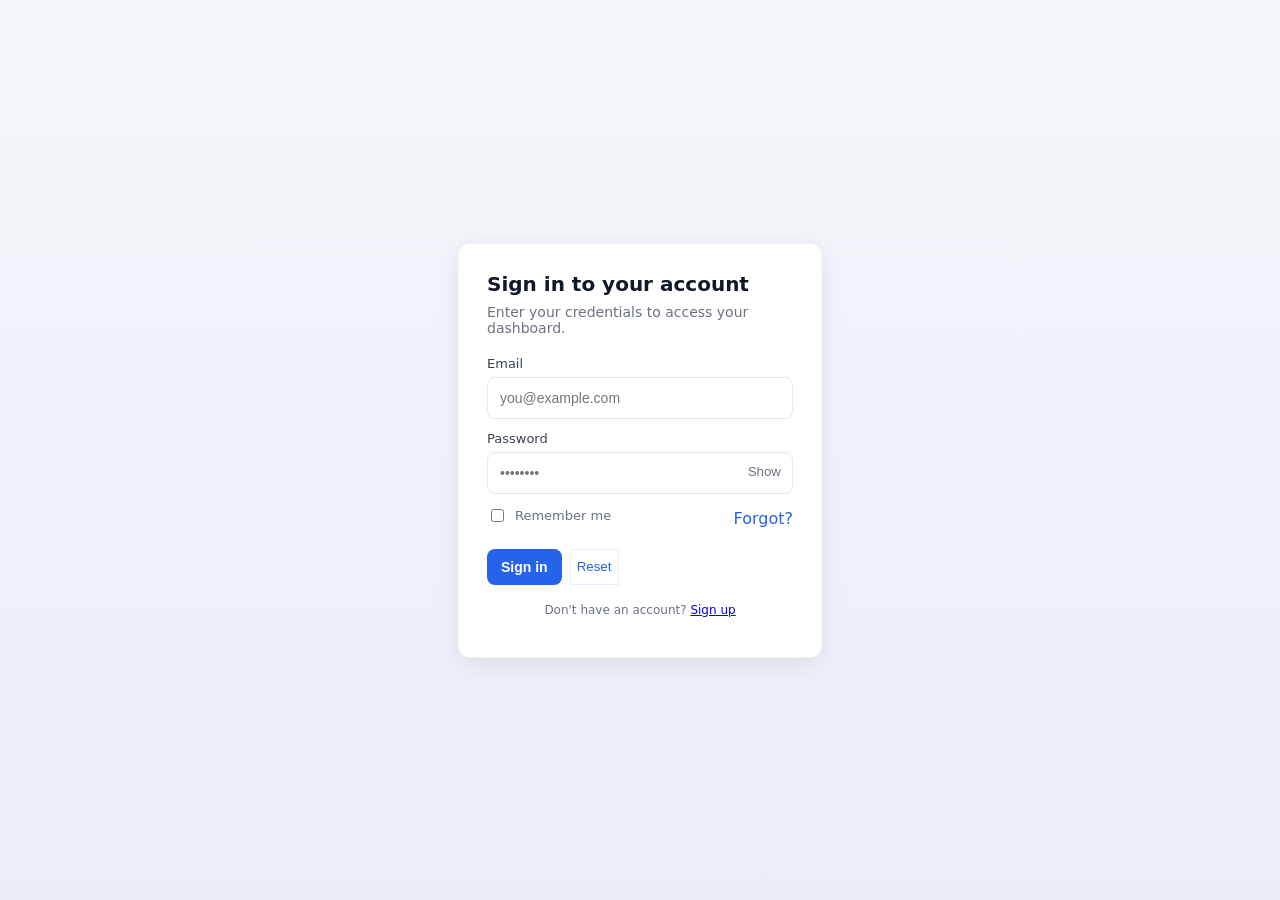
==== login.html @ 993d76c1 "first commit" ====
<!doctype html>
<html lang="en">

<head>
    <meta charset="utf-8" />
    <meta name="viewport" content="width=device-width,initial-scale=1" />
    <title>Login</title>
    <style>
        :root {
            --bg: #f4f7fb;
            --card: #ffffff;
            --accent: #2563eb;
            --muted: #6b7280;
        }

        * {
            box-sizing: border-box
        }

        html,
        body {
            height: 100%
        }

        body {
            margin: 0;
            display: flex;
            align-items: center;
            justify-content: center;
            background: linear-gradient(180deg, var(--bg), #e9eef8);
            font-family: Inter, system-ui, Segoe UI, Arial, sans-serif;
            color: #111827;
        }

        .container {
            width: 100%;
            max-width: 420px;
            padding: 28px;
        }

        .card {
            background: var(--card);
            border-radius: 12px;
            box-shadow: 0 6px 24px rgba(16, 24, 40, 0.08);
            padding: 28px;
            border: 1px solid rgba(15, 23, 42, 0.04);
        }

        h1 {
            margin: 0 0 8px;
            font-size: 20px;
        }

        p.lead {
            margin: 0 0 20px;
            color: var(--muted);
            font-size: 14px;
        }

        form {
            display: grid;
            gap: 12px
        }

        label {
            font-size: 13px;
            margin-bottom: 6px;
            display: block;
            color: #374151;
        }

        input[type="text"],
        input[type="email"],
        input[type="password"] {
            width: 100%;
            padding: 12px 12px;
            border-radius: 8px;
            border: 1px solid #e6e9ef;
            background: #fff;
            font-size: 14px;
            outline: none;
            transition: box-shadow .12s, border-color .12s;
        }

        input:focus {
            box-shadow: 0 0 0 4px rgba(37, 99, 235, 0.08);
            border-color: var(--accent)
        }

        .row {
            display: flex;
            align-items: center;
            justify-content: space-between
        }

        .actions {
            display: flex;
            gap: 8px;
            align-items: center
        }

        .checkbox {
            display: flex;
            align-items: center;
            gap: 8px;
            font-size: 13px;
            color: var(--muted)
        }

        button[type="submit"] {
            background: var(--accent);
            color: #fff;
            border: 0;
            padding: 10px 14px;
            border-radius: 8px;
            cursor: pointer;
            font-weight: 600;
            font-size: 14px;
        }

        .ghost {
            background: transparent;
            color: var(--accent);
            border: 1px solid rgba(37, 99, 235, 0.12)
        }

        .links {
            font-size: 13px;
            color: var(--muted)
        }

        .forgot {
            color: var(--accent);
            text-decoration: none;
            font-weight: 500
        }

        .hint {
            font-size: 12px;
            color: var(--muted);
            margin-top: 6px;
            text-align: center
        }

        @media (max-width:420px) {
            .container {
                padding: 18px
            }

            .card {
                padding: 20px
            }
        }
    </style>
</head>

<body>
    <div class="container">
        <div class="card" role="main" aria-labelledby="pageTitle">
            <h1 id="pageTitle">Sign in to your account</h1>
            <p class="lead">Enter your credentials to access your dashboard.</p>

            <form id="loginForm" autocomplete="on" novalidate>
                <div>
                    <label for="email">Email</label>
                    <input id="email" name="email" type="email" placeholder="you@example.com" required>
                </div>

                <div>
                    <label for="password">Password</label>
                    <div style="position:relative;">
                        <input id="password" name="password" type="password" placeholder="••••••••" required
                            aria-describedby="togglePwd">
                        <button type="button" id="togglePwd" title="Show password"
                            style="position:absolute;right:6px;top:6px;padding:6px;border-radius:6px;border:0;background:transparent;cursor:pointer;color:var(--muted)">Show</button>
                    </div>
                </div>

                <div class="row">
                    <label class="checkbox"><input type="checkbox" name="remember"> Remember me</label>
                    <a class="forgot" href="#" onclick="event.preventDefault()">Forgot?</a>
                </div>

                <div style="display:flex;gap:8px;margin-top:6px">
                    <button type="submit">Sign in</button>
                    <button type="button" class="ghost"
                        onclick="document.getElementById('loginForm').reset()">Reset</button>
                </div>

                <p class="hint">Don't have an account? <a href="#" onclick="event.preventDefault()">Sign up</a></p>
            </form>
        </div>
    </div>

    <script>
        // Small UX: toggle password visibility and simple validation placeholder
        (function () {
            const pwd = document.getElementById('password');
            const btn = document.getElementById('togglePwd');
            btn.addEventListener('click', function () {
                const isPwd = pwd.type === 'password';
                pwd.type = isPwd ? 'text' : 'password';
                btn.textContent = isPwd ? 'Hide' : 'Show';
                btn.title = isPwd ? 'Hide password' : 'Show password';
            });

            const form = document.getElementById('loginForm');
            form.addEventListener('submit', function (e) {
                if (!form.checkValidity()) {
                    e.preventDefault();
                    form.reportValidity();
                    return;
                }
                e.preventDefault();
                // Replace this with real submit logic
                alert('Submitted: ' + document.getElementById('email').value);
            });
        })();
    </script>
</body>

</html>
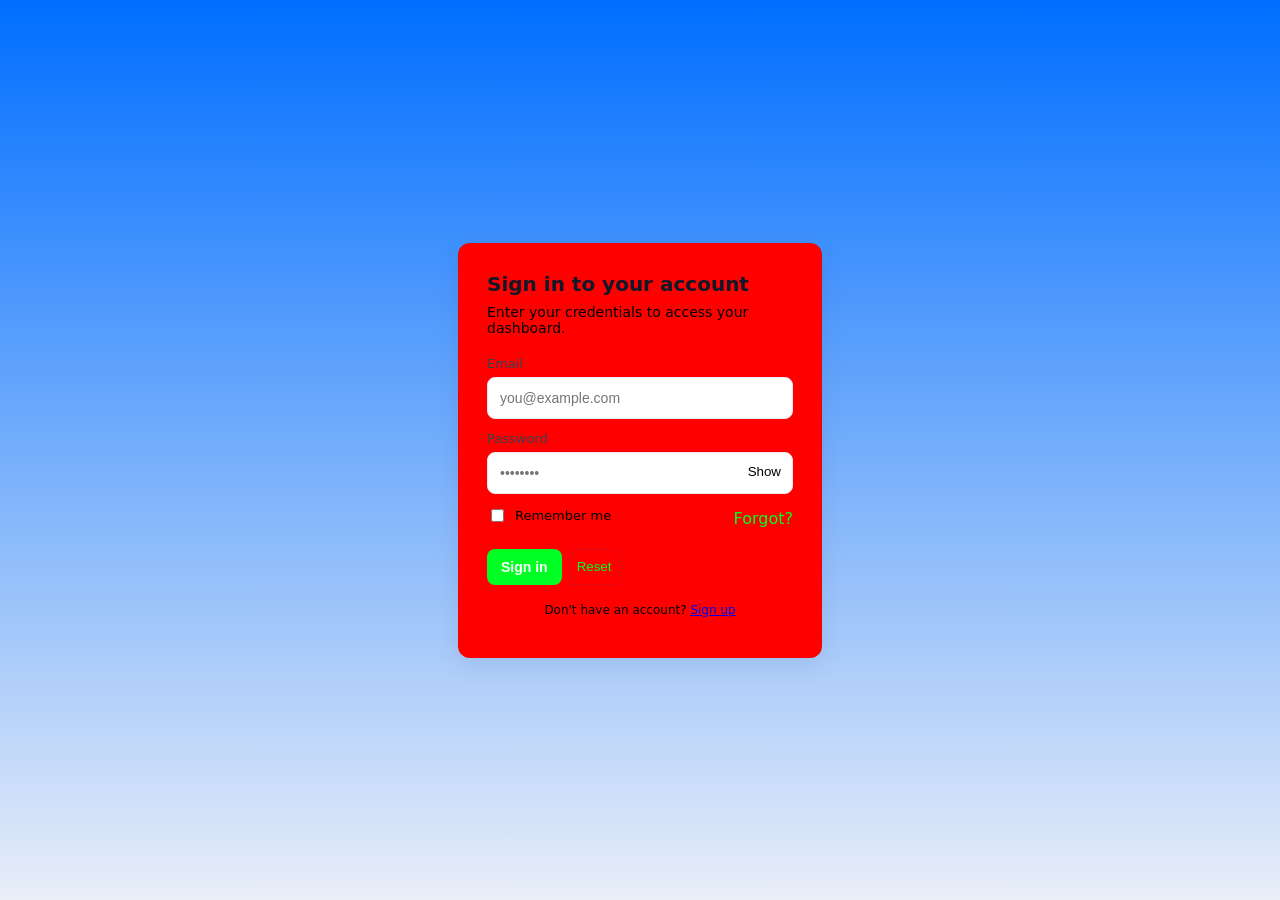
==== commit 92f337db: "background color" ====
--- a/login.html
+++ b/login.html
@@ -7,10 +7,10 @@
     <title>Login</title>
     <style>
         :root {
-            --bg: #f4f7fb;
-            --card: #ffffff;
-            --accent: #2563eb;
-            --muted: #6b7280;
+            --bg: #006eff;
+            --card: #ff0000;
+            --accent: #00ff22;
+            --muted: #000000;
         }
 
         * {
